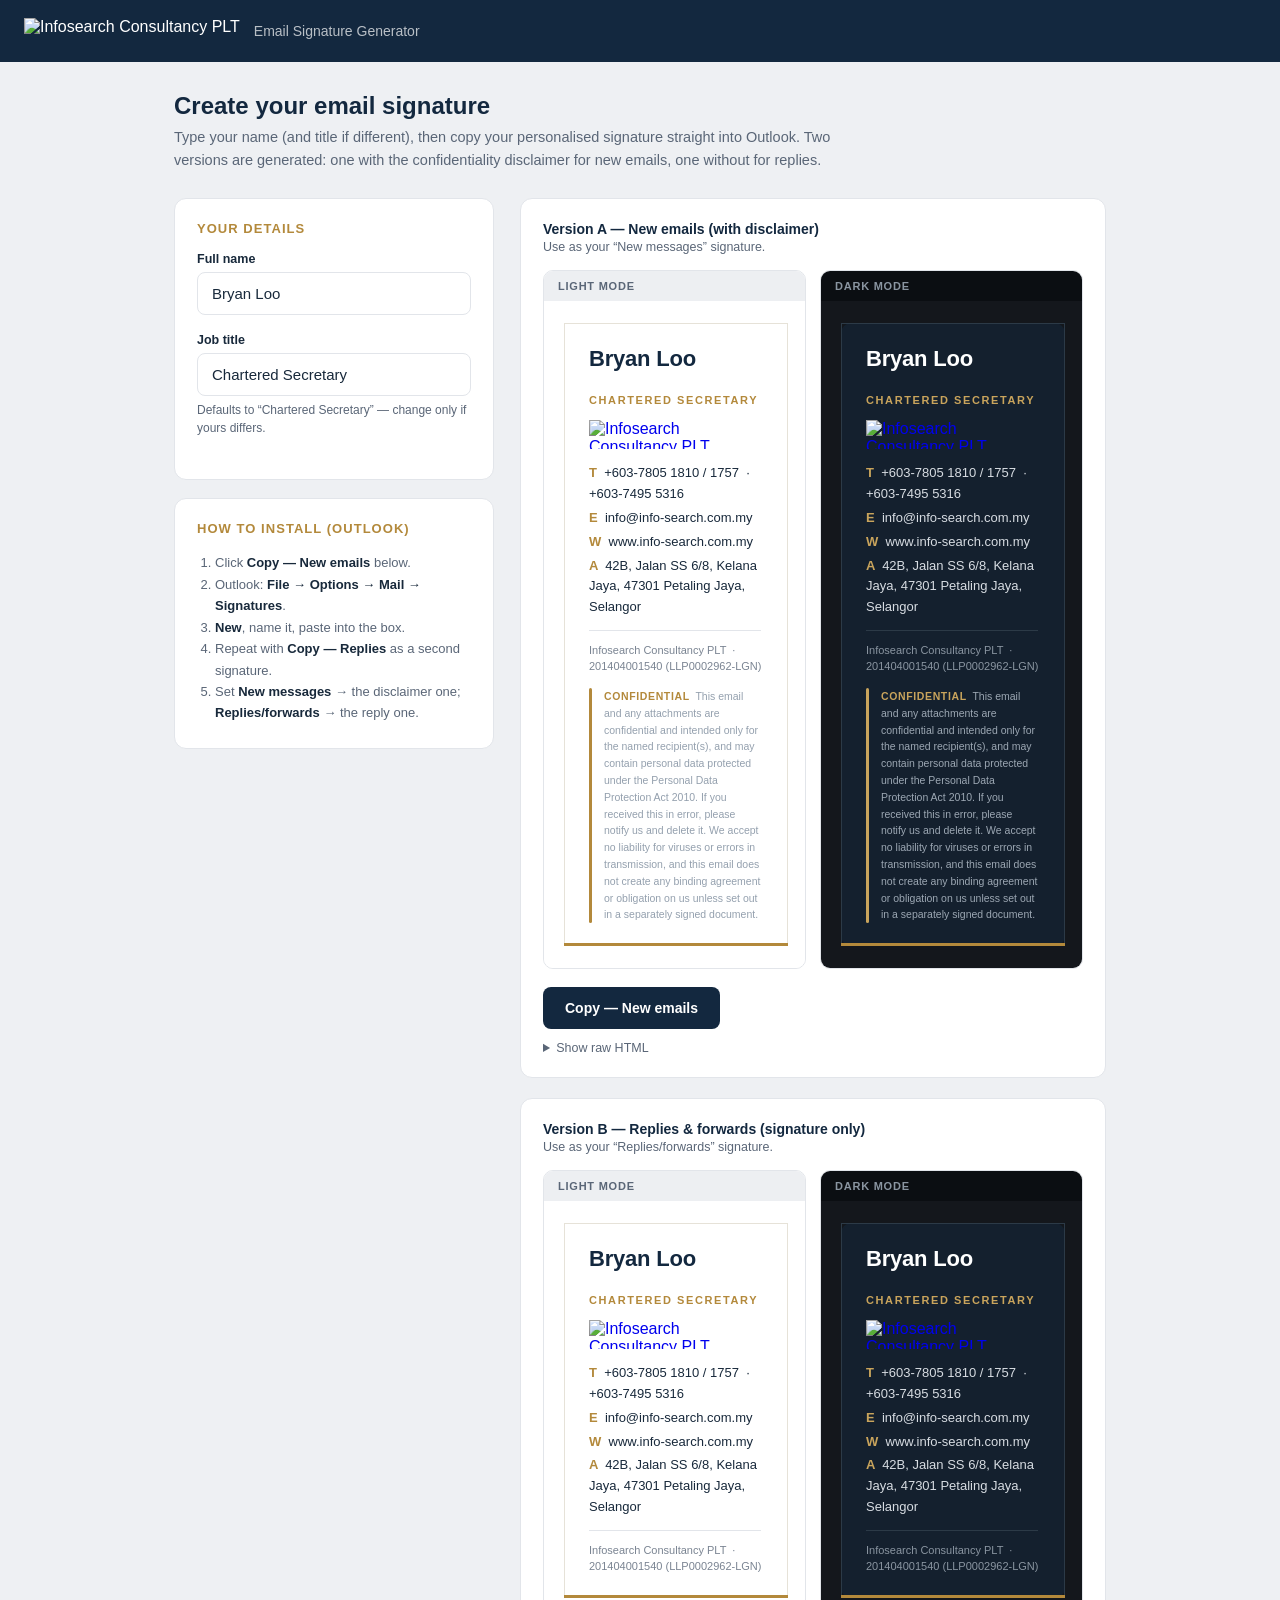
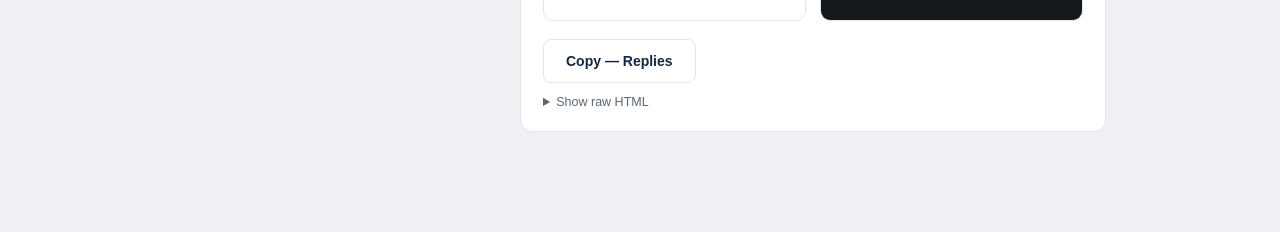
==== deploy/signature.html @ c67a9aa8 "Add files via upload" ====
<!DOCTYPE html>
<html lang="en">
<head>
<meta charset="UTF-8"></meta>
<meta name="viewport" content="width=device-width, initial-scale=1.0"></meta>
<title>Infosearch — Email Signature Generator</title>
<style>
  :root { --navy:#13283F; --navy-lift:#1C3A5A; --gold:#B3893B; --paper:#F4F1EA; --line:#E2E5EA; --ink:#18293B; --sub:#5A6677; }
  * { box-sizing: border-box; }
  body { margin: 0; background: #EEF0F3; font-family: Arial, Helvetica, sans-serif; color: var(--ink); }
  .topbar { background: var(--navy); color: #fff; padding: 18px 24px; display: flex; align-items: center; gap: 14px; }
  .topbar img { height: 26px; width: auto; display: block; }
  .topbar span { font-size: 14px; color: rgba(255,255,255,.7); }
  .wrap { max-width: 980px; margin: 0 auto; padding: 30px 24px 80px; }
  h1 { font-size: 24px; margin: 0 0 6px; color: var(--navy); }
  .lede { font-size: 14.5px; color: var(--sub); line-height: 1.6; margin: 0 0 26px; max-width: 680px; }

  .grid { display: grid; grid-template-columns: 320px 1fr; gap: 26px; align-items: start; }
  .card { background: #fff; border: 1px solid var(--line); border-radius: 12px; padding: 22px 22px 24px; }
  .card h2 { font-size: 13px; letter-spacing: .08em; text-transform: uppercase; color: var(--gold); margin: 0 0 16px; }
  label { display: block; font-size: 12.5px; font-weight: 700; color: var(--ink); margin: 0 0 6px; }
  .field { margin-bottom: 18px; }
  input[type=text] { width: 100%; font-family: Arial, sans-serif; font-size: 15px; padding: 12px 14px; border: 1.5px solid var(--line); border-radius: 8px; color: var(--ink); }
  input[type=text]:focus { outline: none; border-color: var(--gold); }
  .hint { font-size: 12px; color: var(--sub); margin-top: 5px; line-height: 1.5; }

  .step-list { font-size: 13px; color: var(--sub); line-height: 1.65; margin: 4px 0 0; padding-left: 18px; }
  .step-list b { color: var(--ink); }

  .preview-head { display: flex; align-items: center; justify-content: space-between; margin-bottom: 10px; }
  .preview-head .tag { font-size: 12.5px; font-weight: 700; color: var(--navy); }
  .pair { display: grid; grid-template-columns: 1fr 1fr; gap: 14px; margin-bottom: 18px; }
  .panel { border-radius: 10px; overflow: hidden; border: 1px solid var(--line); }
  .panel-cap { font-size: 11px; font-weight: 700; letter-spacing: .07em; text-transform: uppercase; padding: 9px 14px; }
  .cap-light { background: #EDEFF2; color: #5A6677; }
  .cap-dark { background: #0B0E12; color: #8A95A1; }
  .render { padding: 22px 20px; }
  .render-light { background: #fff; }
  .render-dark { background: #14171C; }

  .btnrow { display: flex; gap: 12px; flex-wrap: wrap; align-items: center; margin-bottom: 8px; }
  .btn { display: inline-flex; align-items: center; gap: 8px; background: var(--navy); color: #fff; font-size: 14px; font-weight: 700; padding: 13px 22px; border-radius: 8px; cursor: pointer; border: none; font-family: Arial, sans-serif; }
  .btn:hover { background: var(--navy-lift); }
  .btn.alt { background: #fff; color: var(--navy); border: 1.5px solid var(--line); }
  .btn.alt:hover { border-color: var(--gold); }
  .ok { font-size: 13px; color: #1F8A5B; font-weight: 700; display: none; }
  .block { background: #fff; border: 1px solid var(--line); border-radius: 12px; padding: 22px; margin-bottom: 20px; }
  .block-title { font-size: 14px; font-weight: 700; color: var(--navy); margin: 0 0 3px; }
  .block-sub { font-size: 12.5px; color: var(--sub); margin: 0 0 16px; }
  .hidden { position: absolute; left: -9999px; top: 0; }
  details summary { cursor: pointer; font-size: 12.5px; color: var(--sub); margin-top: 12px; }
  details textarea { width: 100%; height: 150px; margin-top: 8px; font-family: ui-monospace, Menlo, monospace; font-size: 10.5px; border: 1px solid var(--line); border-radius: 8px; padding: 10px; box-sizing: border-box; }
  @media (max-width: 800px) { .grid { grid-template-columns: 1fr; } .pair { grid-template-columns: 1fr; } }
</style>
</head>
<body>
<div class="topbar">
  <img src="https://infosearch-website.vercel.app/assets/logo-white.png" alt="Infosearch Consultancy PLT">
  <span>Email Signature Generator</span>
</div>

<div class="wrap">
  <h1>Create your email signature</h1>
  <p class="lede">Type your name (and title if different), then copy your personalised signature straight into Outlook. Two versions are generated: one with the confidentiality disclaimer for new emails, one without for replies.</p>

  <div class="grid">
    <!-- LEFT: inputs -->
    <div>
      <div class="card">
        <h2>Your details</h2>
        <div class="field">
          <label for="f-name">Full name</label>
          <input type="text" id="f-name" value="Bryan Loo" autocomplete="off">
        </div>
        <div class="field">
          <label for="f-title">Job title</label>
          <input type="text" id="f-title" value="Chartered Secretary" autocomplete="off">
          <div class="hint">Defaults to “Chartered Secretary” — change only if yours differs.</div>
        </div>
      </div>
      <div class="card" style="margin-top:18px;">
        <h2>How to install (Outlook)</h2>
        <ol class="step-list">
          <li>Click <b>Copy — New emails</b> below.</li>
          <li>Outlook: <b>File → Options → Mail → Signatures</b>.</li>
          <li><b>New</b>, name it, paste into the box.</li>
          <li>Repeat with <b>Copy — Replies</b> as a second signature.</li>
          <li>Set <b>New messages</b> → the disclaimer one; <b>Replies/forwards</b> → the reply one.</li>
        </ol>
      </div>
    </div>

    <!-- RIGHT: previews + copy -->
    <div>
      <!-- Version A -->
      <div class="block">
        <div class="block-title">Version A — New emails (with disclaimer)</div>
        <div class="block-sub">Use as your “New messages” signature.</div>
        <div class="pair">
          <div class="panel"><div class="panel-cap cap-light">Light mode</div><div class="render render-light" id="light-a"></div></div>
          <div class="panel"><div class="panel-cap cap-dark">Dark mode</div><div class="render render-dark" id="dark-a"></div></div>
        </div>
        <div class="btnrow">
          <button class="btn" onclick="copySig('copy-a','ok-a')">Copy — New emails</button>
          <span class="ok" id="ok-a">✓ Copied!</span>
        </div>
        <details><summary>Show raw HTML</summary><textarea id="raw-a" readonly></textarea></details>
        <div class="hidden" id="copy-a"></div>
      </div>

      <!-- Version B -->
      <div class="block">
        <div class="block-title">Version B — Replies &amp; forwards (signature only)</div>
        <div class="block-sub">Use as your “Replies/forwards” signature.</div>
        <div class="pair">
          <div class="panel"><div class="panel-cap cap-light">Light mode</div><div class="render render-light" id="light-b"></div></div>
          <div class="panel"><div class="panel-cap cap-dark">Dark mode</div><div class="render render-dark" id="dark-b"></div></div>
        </div>
        <div class="btnrow">
          <button class="btn alt" onclick="copySig('copy-b','ok-b')">Copy — Replies</button>
          <span class="ok" id="ok-b">✓ Copied!</span>
        </div>
        <details><summary>Show raw HTML</summary><textarea id="raw-b" readonly></textarea></details>
        <div class="hidden" id="copy-b"></div>
      </div>
    </div>
  </div>
</div>

<script>
  var LOGO = 'https://infosearch-website.vercel.app/assets/logo-coloured-hq.png';
  var ACCENT = 'https://infosearch-website.vercel.app/assets/accent.png';
  var SITE = 'https://www.info-search.com.my';
  var DISC = 'This email and any attachments are confidential and intended only for the named recipient(s), and may contain personal data protected under the Personal Data Protection Act 2010. If you received this in error, please notify us and delete it. We accept no liability for viruses or errors in transmission, and this email does not create any binding agreement or obligation on us unless set out in a separately signed document.';

  var L = { card:'#FFFFFF', border:'#E6E2D8', name:'#13283F', gold:'#B3893B', body:'#18293B', reg:'#7A8492', rule:'#E2E5EA', disc:'#94A0AE', framed:true };
  var D = { card:'#14202E', border:'#2C3A47', name:'#FFFFFF', gold:'#C9A45C', body:'#D7DCE2', reg:'#8A95A1', rule:'#2C3A47', disc:'#9CA7B3', framed:true };

  function esc(s){ return String(s).replace(/&/g,'&amp;').replace(/</g,'&lt;').replace(/>/g,'&gt;'); }

  function sigHTML(c, name, title, withDisc, useClasses, accent) {
    accent = accent || ACCENT;
    function cls(n){ return useClasses ? ' class="'+n+'"' : ''; }
    var row = function(label, value){
      return '<tr><td'+cls('ic-body')+' style="font-family:Arial,Helvetica,sans-serif;font-size:13px;color:'+c.body+';line-height:1.6;padding:0 0 3px 0;"><span'+cls('ic-gold')+' style="color:'+c.gold+';font-weight:bold;">'+label+'&nbsp;&nbsp;</span>'+value+'</td></tr>';
    };
    var email = '<a href="mailto:info@info-search.com.my"'+cls('ic-link')+' style="color:'+c.body+';text-decoration:none;">info@info-search.com.my</a>';
    var web = '<a href="https://www.info-search.com.my"'+cls('ic-link')+' style="color:'+c.body+';text-decoration:none;">www.info-search.com.my</a>';
    var contacts =
      row('T', '+603-7805 1810 / 1757 &nbsp;&middot;&nbsp; +603-7495 5316') +
      row('E', email) +
      row('W', web) +
      '<tr><td'+cls('ic-body')+' style="font-family:Arial,Helvetica,sans-serif;font-size:13px;color:'+c.body+';line-height:1.6;padding:0 0 12px 0;"><span'+cls('ic-gold')+' style="color:'+c.gold+';font-weight:bold;">A&nbsp;&nbsp;</span>42B, Jalan SS 6/8, Kelana Jaya, 47301 Petaling Jaya, Selangor</td></tr>';

    var disclaimer = !withDisc ? '' :
      '<tr><td style="padding:0;"><table cellpadding="0" cellspacing="0" border="0" role="presentation" style="border-collapse:collapse;width:100%;"><tr>' +
        '<td width="3" bgcolor="'+c.gold+'" style="background:'+c.gold+';width:3px;font-size:0;line-height:0;border-radius:2px;">&nbsp;</td>' +
        '<td'+cls('ic-disc')+' style="padding:0 0 0 12px;font-family:Arial,Helvetica,sans-serif;font-size:10.5px;line-height:1.6;color:'+c.disc+';">' +
          '<span'+cls('ic-gold')+' style="color:'+c.gold+';font-weight:bold;letter-spacing:.06em;">CONFIDENTIAL</span>&nbsp; '+DISC +
        '</td></tr></table></td></tr>';

    var tdStyle = c.framed
      ? 'background:'+c.card+';border:1px solid '+c.border+';border-bottom:3px solid #B3893B;border-radius:10px;padding:22px 26px 20px 24px;'
      : 'padding:0;';
    var outerBg = c.framed ? ' bgcolor="'+c.card+'"' : '';
    var tdBg = c.framed ? ' bgcolor="'+c.card+'"' : '';

    return (
'<table cellpadding="0" cellspacing="0" border="0" role="presentation"'+outerBg+cls('ic-card')+' style="border-collapse:collapse;'+(c.framed?'background:'+c.card+';border-radius:10px;':'')+'">' +
'<tr><td'+tdBg+cls('ic-cardtd')+' style="'+tdStyle+'">' +
'<table cellpadding="0" cellspacing="0" border="0" role="presentation" style="border-collapse:collapse;font-family:Arial,Helvetica,sans-serif;width:100%;max-width:520px;">' +
  '<tr><td'+cls('ic-name')+' style="font-family:Arial,Helvetica,sans-serif;font-size:22px;font-weight:bold;color:'+c.name+';letter-spacing:-0.2px;padding:0 0 7px 0;">'+esc(name)+'</td></tr>' +
  '<tr><td style="padding:0 0 12px 0;font-size:0;line-height:0;"><img src="'+accent+'" width="46" height="3" alt="" style="display:block;width:46px;height:3px;border:0;outline:none;"></td></tr>' +
  '<tr><td'+cls('ic-gold')+' style="font-family:Arial,Helvetica,sans-serif;font-size:11px;font-weight:bold;letter-spacing:1.6px;text-transform:uppercase;color:'+c.gold+';padding:0 0 14px 0;">'+esc(title)+'</td></tr>' +
  '<tr><td style="padding:0 0 14px 0;"><a href="'+SITE+'" style="text-decoration:none;border:0;"><img src="'+LOGO+'" alt="Infosearch Consultancy PLT" width="138" height="29" style="display:block;border:0;outline:none;text-decoration:none;width:138px;height:29px;"></a></td></tr>' +
  contacts +
  '<tr><td'+cls('ic-reg')+' style="font-family:Arial,Helvetica,sans-serif;font-size:11px;color:'+c.reg+';line-height:1.5;border-top:1px solid '+c.rule+';padding:11px 0 '+(withDisc?'13':'0')+'px 0;">Infosearch Consultancy PLT &nbsp;&middot;&nbsp; <span style="white-space:nowrap;">201404001540 (LLP0002962-LGN)</span></td></tr>' +
  disclaimer +
'</table></td></tr></table>'
    );
  }

  function adaptiveHTML(name, title, withDisc) {
    var style =
'<style type="text/css">\n' +
'@media (prefers-color-scheme: dark){\n' +
' .ic-card,.ic-cardtd{background:#14202E !important;}\n' +
' .ic-cardtd{border-color:#2C3A47 !important;}\n' +
' .ic-name{color:#FFFFFF !important;}\n' +
' .ic-body,.ic-link{color:#D7DCE2 !important;}\n' +
' .ic-gold{color:#C9A45C !important;}\n' +
' .ic-reg{color:#8A95A1 !important;border-top-color:#2C3A47 !important;}\n' +
' .ic-disc{color:#9CA7B3 !important;}\n' +
'}\n' +
'[data-ogsc] .ic-card,[data-ogsb] .ic-card,[data-ogsc] .ic-cardtd,[data-ogsb] .ic-cardtd{background:#14202E !important;}\n' +
'[data-ogsc] .ic-cardtd{border-color:#2C3A47 !important;}\n' +
'[data-ogsc] .ic-name{color:#FFFFFF !important;}\n' +
'[data-ogsc] .ic-body,[data-ogsc] .ic-link{color:#D7DCE2 !important;}\n' +
'[data-ogsc] .ic-gold{color:#C9A45C !important;}\n' +
'[data-ogsc] .ic-reg{color:#8A95A1 !important;}\n' +
'[data-ogsc] .ic-disc{color:#9CA7B3 !important;}\n' +
'</style>\n';
    return style + sigHTML(L, name, title, withDisc, true);
  }

  function render() {
    var name = document.getElementById('f-name').value.trim() || 'Your Name';
    var title = document.getElementById('f-title').value.trim() || 'Chartered Secretary';
    document.getElementById('light-a').innerHTML = sigHTML(L, name, title, true, false, 'assets/accent.png');
    document.getElementById('dark-a').innerHTML  = sigHTML(D, name, title, true, false, 'assets/accent.png');
    document.getElementById('light-b').innerHTML = sigHTML(L, name, title, false, false, 'assets/accent.png');
    document.getElementById('dark-b').innerHTML  = sigHTML(D, name, title, false, false, 'assets/accent.png');
    document.getElementById('raw-a').value = adaptiveHTML(name, title, true);
    document.getElementById('raw-b').value = adaptiveHTML(name, title, false);
  }
  document.getElementById('f-name').addEventListener('input', render);
  document.getElementById('f-title').addEventListener('input', render);
  render();

  function copySig(srcId, okId) {
    var rawId = srcId === 'copy-a' ? 'raw-a' : 'raw-b';
    var node = document.getElementById(srcId);
    node.innerHTML = document.getElementById(rawId).value;
    var range = document.createRange();
    range.selectNodeContents(node);
    var sel = window.getSelection();
    sel.removeAllRanges();
    sel.addRange(range);
    try {
      document.execCommand('copy');
      var ok = document.getElementById(okId);
      ok.style.display = 'inline';
      setTimeout(function(){ ok.style.display = 'none'; }, 4000);
    } catch (e) {
      alert('Press Ctrl+C (or Cmd+C) to copy.');
    }
    sel.removeAllRanges();
  }
</script>
</body>
</html>
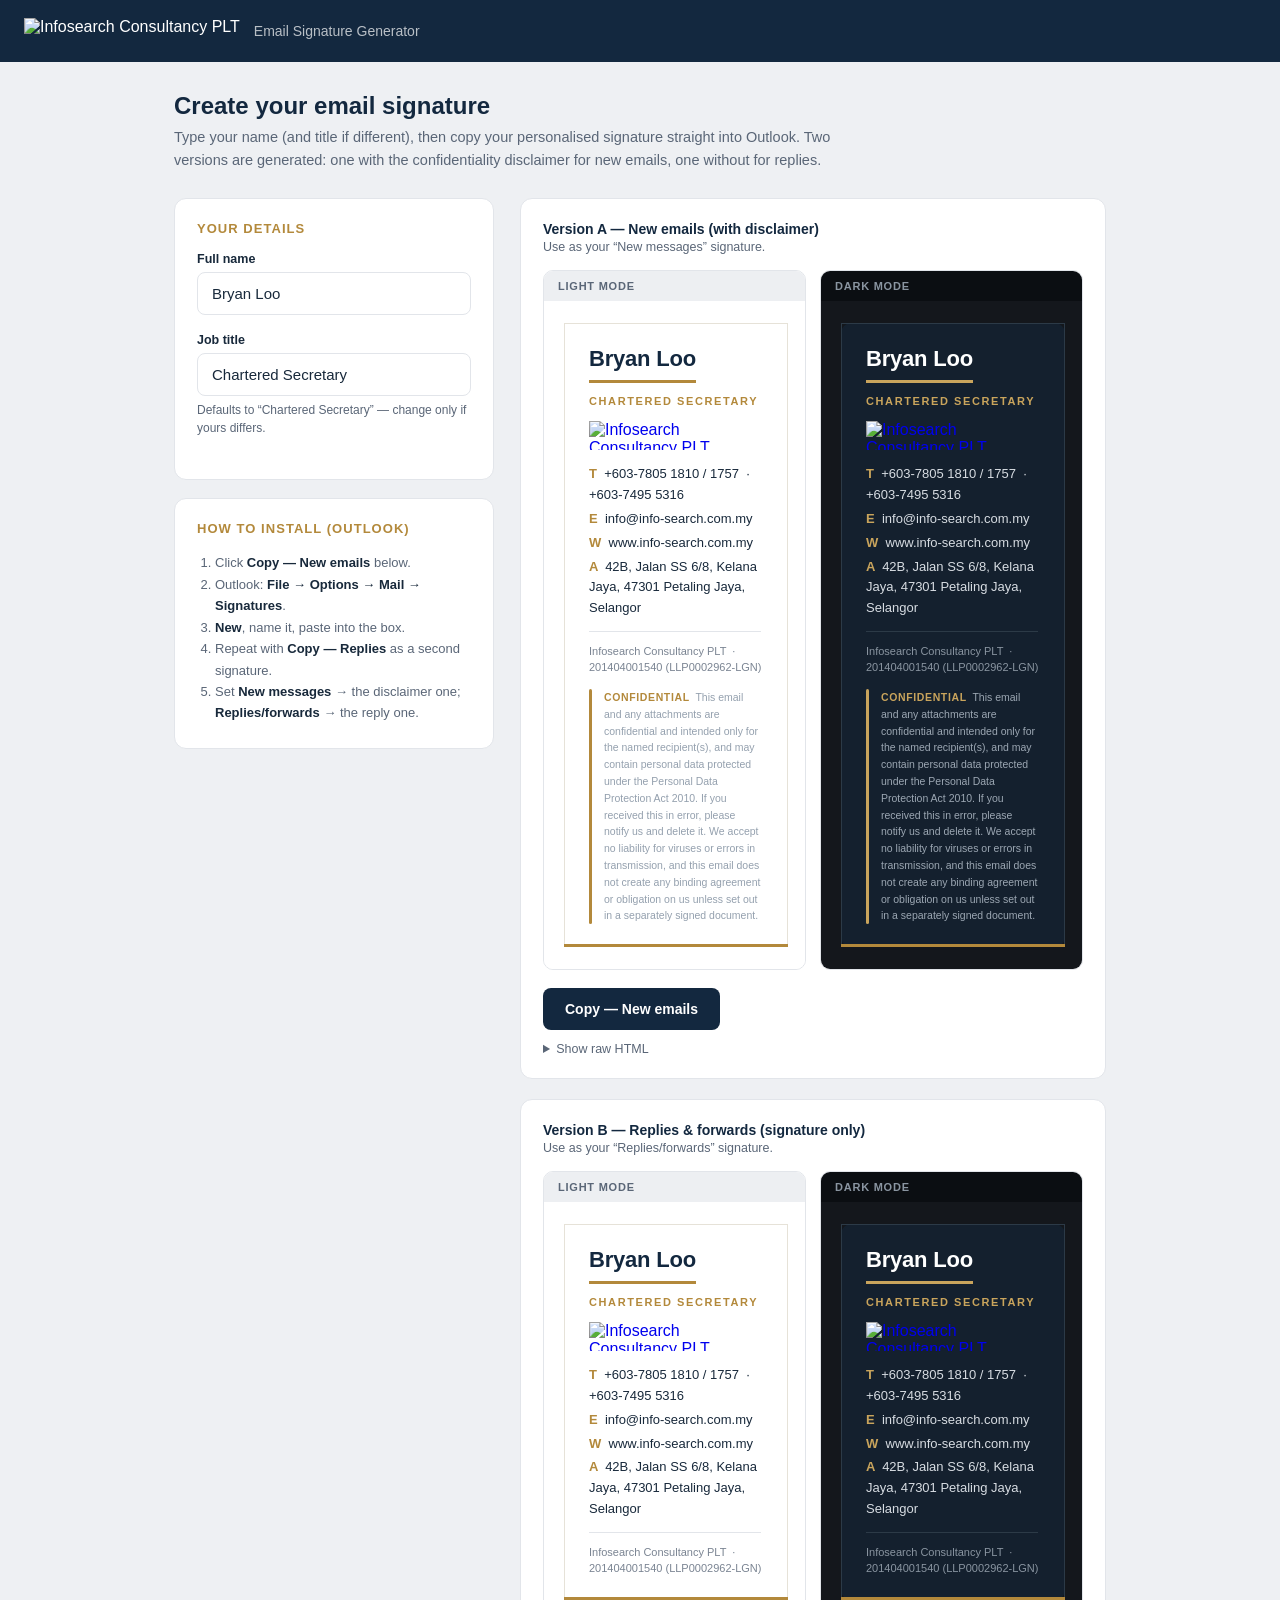
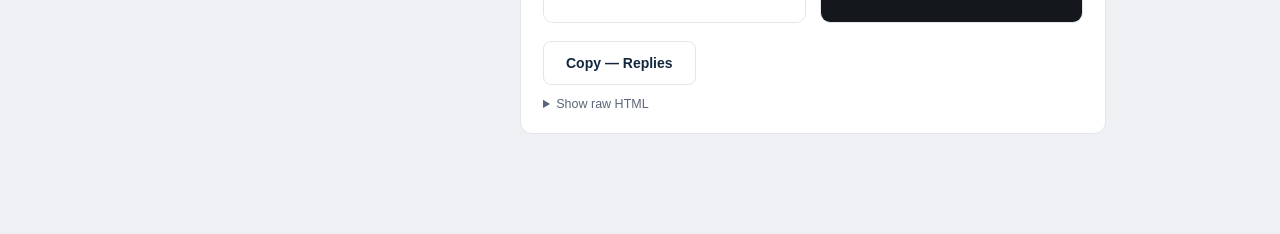
==== commit 1a2e77ac: "Add files via upload" ====
--- a/deploy/signature.html
+++ b/deploy/signature.html
@@ -169,8 +169,7 @@
 '<table cellpadding="0" cellspacing="0" border="0" role="presentation"'+outerBg+cls('ic-card')+' style="border-collapse:collapse;'+(c.framed?'background:'+c.card+';border-radius:10px;':'')+'">' +
 '<tr><td'+tdBg+cls('ic-cardtd')+' style="'+tdStyle+'">' +
 '<table cellpadding="0" cellspacing="0" border="0" role="presentation" style="border-collapse:collapse;font-family:Arial,Helvetica,sans-serif;width:100%;max-width:520px;">' +
-  '<tr><td'+cls('ic-name')+' style="font-family:Arial,Helvetica,sans-serif;font-size:22px;font-weight:bold;color:'+c.name+';letter-spacing:-0.2px;padding:0 0 7px 0;">'+esc(name)+'</td></tr>' +
-  '<tr><td style="padding:0 0 12px 0;font-size:0;line-height:0;"><img src="'+accent+'" width="46" height="3" alt="" style="display:block;width:46px;height:3px;border:0;outline:none;"></td></tr>' +
+  '<tr><td style="padding:0 0 12px 0;"><table cellpadding="0" cellspacing="0" border="0" role="presentation" style="border-collapse:collapse;"><tr><td'+cls('ic-name')+' style="font-family:Arial,Helvetica,sans-serif;font-size:22px;font-weight:bold;color:'+c.name+';letter-spacing:-0.2px;padding:0 0 8px 0;border-bottom:3px solid '+c.gold+';">'+esc(name)+'</td></tr></table></td></tr>' +
   '<tr><td'+cls('ic-gold')+' style="font-family:Arial,Helvetica,sans-serif;font-size:11px;font-weight:bold;letter-spacing:1.6px;text-transform:uppercase;color:'+c.gold+';padding:0 0 14px 0;">'+esc(title)+'</td></tr>' +
   '<tr><td style="padding:0 0 14px 0;"><a href="'+SITE+'" style="text-decoration:none;border:0;"><img src="'+LOGO+'" alt="Infosearch Consultancy PLT" width="138" height="29" style="display:block;border:0;outline:none;text-decoration:none;width:138px;height:29px;"></a></td></tr>' +
   contacts +
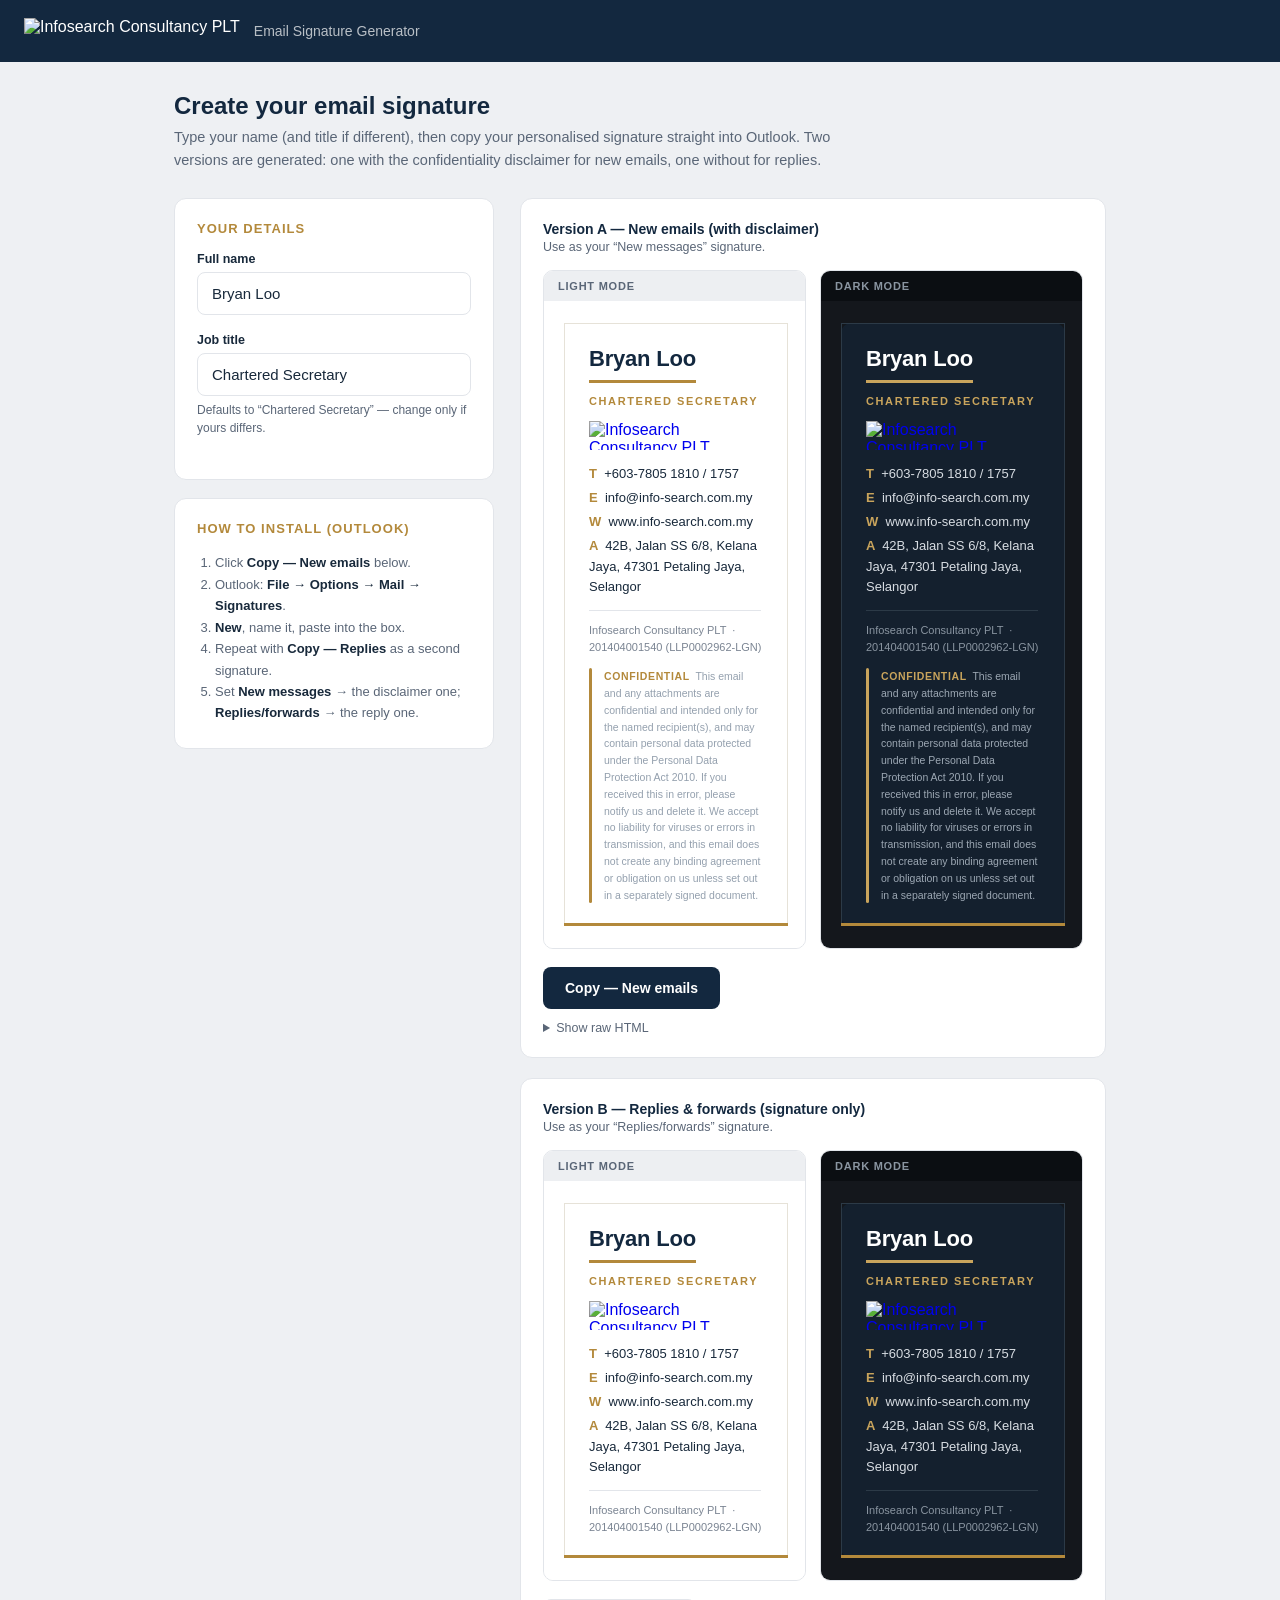
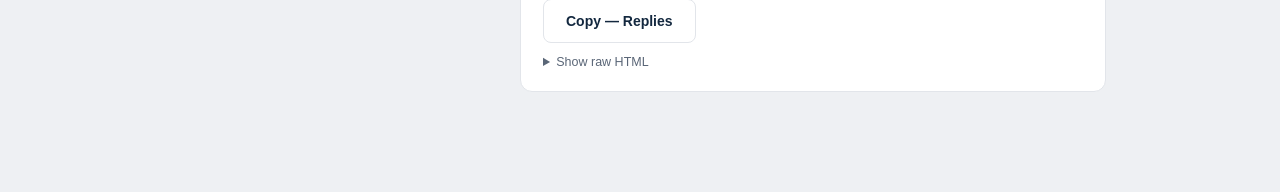
==== commit d945e5cb: "Add files via upload" ====
--- a/deploy/signature.html
+++ b/deploy/signature.html
@@ -131,6 +131,8 @@
   var LOGO = 'https://infosearch-website.vercel.app/assets/logo-coloured-hq.png';
   var ACCENT = 'https://infosearch-website.vercel.app/assets/accent.png';
   var SITE = 'https://www.info-search.com.my';
+  var WAICON = 'https://infosearch-website.vercel.app/assets/whatsapp.png';
+  function waRow(icon){ return '<tr><td style="padding:2px 0 14px 0;"><a href="https://wa.me/60125683283" style="text-decoration:none;border:0;"><img src="'+(icon||WAICON)+'" width="26" height="26" alt="WhatsApp — chat with us" style="display:block;border:0;outline:none;"></a></td></tr>'; }
   var DISC = 'This email and any attachments are confidential and intended only for the named recipient(s), and may contain personal data protected under the Personal Data Protection Act 2010. If you received this in error, please notify us and delete it. We accept no liability for viruses or errors in transmission, and this email does not create any binding agreement or obligation on us unless set out in a separately signed document.';
 
   var L = { card:'#FFFFFF', border:'#E6E2D8', name:'#13283F', gold:'#B3893B', body:'#18293B', reg:'#7A8492', rule:'#E2E5EA', disc:'#94A0AE', framed:true };
@@ -138,8 +140,7 @@
 
   function esc(s){ return String(s).replace(/&/g,'&amp;').replace(/</g,'&lt;').replace(/>/g,'&gt;'); }
 
-  function sigHTML(c, name, title, withDisc, useClasses, accent) {
-    accent = accent || ACCENT;
+  function sigHTML(c, name, title, withDisc, useClasses, preview) {
     function cls(n){ return useClasses ? ' class="'+n+'"' : ''; }
     var row = function(label, value){
       return '<tr><td'+cls('ic-body')+' style="font-family:Arial,Helvetica,sans-serif;font-size:13px;color:'+c.body+';line-height:1.6;padding:0 0 3px 0;"><span'+cls('ic-gold')+' style="color:'+c.gold+';font-weight:bold;">'+label+'&nbsp;&nbsp;</span>'+value+'</td></tr>';
@@ -147,10 +148,10 @@
     var email = '<a href="mailto:info@info-search.com.my"'+cls('ic-link')+' style="color:'+c.body+';text-decoration:none;">info@info-search.com.my</a>';
     var web = '<a href="https://www.info-search.com.my"'+cls('ic-link')+' style="color:'+c.body+';text-decoration:none;">www.info-search.com.my</a>';
     var contacts =
-      row('T', '+603-7805 1810 / 1757 &nbsp;&middot;&nbsp; +603-7495 5316') +
+      '<tr><td'+cls('ic-body')+' style="font-family:Arial,Helvetica,sans-serif;font-size:13px;color:'+c.body+';line-height:1.6;padding:0 0 3px 0;"><a href="https://wa.me/60125683283"'+cls('ic-gold')+' style="color:'+c.gold+';font-weight:bold;text-decoration:none;">T&nbsp;&nbsp;</a><a href="https://wa.me/60125683283"'+cls('ic-link')+' style="color:'+c.body+';text-decoration:none;">+603-7805 1810 / 1757</a></td></tr>' +
       row('E', email) +
       row('W', web) +
-      '<tr><td'+cls('ic-body')+' style="font-family:Arial,Helvetica,sans-serif;font-size:13px;color:'+c.body+';line-height:1.6;padding:0 0 12px 0;"><span'+cls('ic-gold')+' style="color:'+c.gold+';font-weight:bold;">A&nbsp;&nbsp;</span>42B, Jalan SS 6/8, Kelana Jaya, 47301 Petaling Jaya, Selangor</td></tr>';
+      '<tr><td'+cls('ic-body')+' style="font-family:Arial,Helvetica,sans-serif;font-size:13px;color:'+c.body+';line-height:1.6;padding:0 0 12px 0;"><a href="https://www.google.com/maps/place/Infosearch+Consultancy+PLT/@3.1053459,101.5957803,17z/data=!3m1!4b1!4m6!3m5!1s0x31cc4c198636da4d:0x8b3fc210fb7812d2!8m2!3d3.1053459!4d101.5983552!16s%2Fg%2F1pzplsj_0"'+cls('ic-gold')+' style="color:'+c.gold+';font-weight:bold;text-decoration:none;">A&nbsp;&nbsp;</a><a href="https://www.google.com/maps/place/Infosearch+Consultancy+PLT/@3.1053459,101.5957803,17z/data=!3m1!4b1!4m6!3m5!1s0x31cc4c198636da4d:0x8b3fc210fb7812d2!8m2!3d3.1053459!4d101.5983552!16s%2Fg%2F1pzplsj_0"'+cls('ic-link')+' style="color:'+c.body+';text-decoration:none;">42B, Jalan SS 6/8, Kelana Jaya, 47301 Petaling Jaya, Selangor</a></td></tr>';
 
     var disclaimer = !withDisc ? '' :
       '<tr><td style="padding:0;"><table cellpadding="0" cellspacing="0" border="0" role="presentation" style="border-collapse:collapse;width:100%;"><tr>' +
@@ -205,10 +206,10 @@
   function render() {
     var name = document.getElementById('f-name').value.trim() || 'Your Name';
     var title = document.getElementById('f-title').value.trim() || 'Chartered Secretary';
-    document.getElementById('light-a').innerHTML = sigHTML(L, name, title, true, false, 'assets/accent.png');
-    document.getElementById('dark-a').innerHTML  = sigHTML(D, name, title, true, false, 'assets/accent.png');
-    document.getElementById('light-b').innerHTML = sigHTML(L, name, title, false, false, 'assets/accent.png');
-    document.getElementById('dark-b').innerHTML  = sigHTML(D, name, title, false, false, 'assets/accent.png');
+    document.getElementById('light-a').innerHTML = sigHTML(L, name, title, true, false, true);
+    document.getElementById('dark-a').innerHTML  = sigHTML(D, name, title, true, false, true);
+    document.getElementById('light-b').innerHTML = sigHTML(L, name, title, false, false, true);
+    document.getElementById('dark-b').innerHTML  = sigHTML(D, name, title, false, false, true);
     document.getElementById('raw-a').value = adaptiveHTML(name, title, true);
     document.getElementById('raw-b').value = adaptiveHTML(name, title, false);
   }
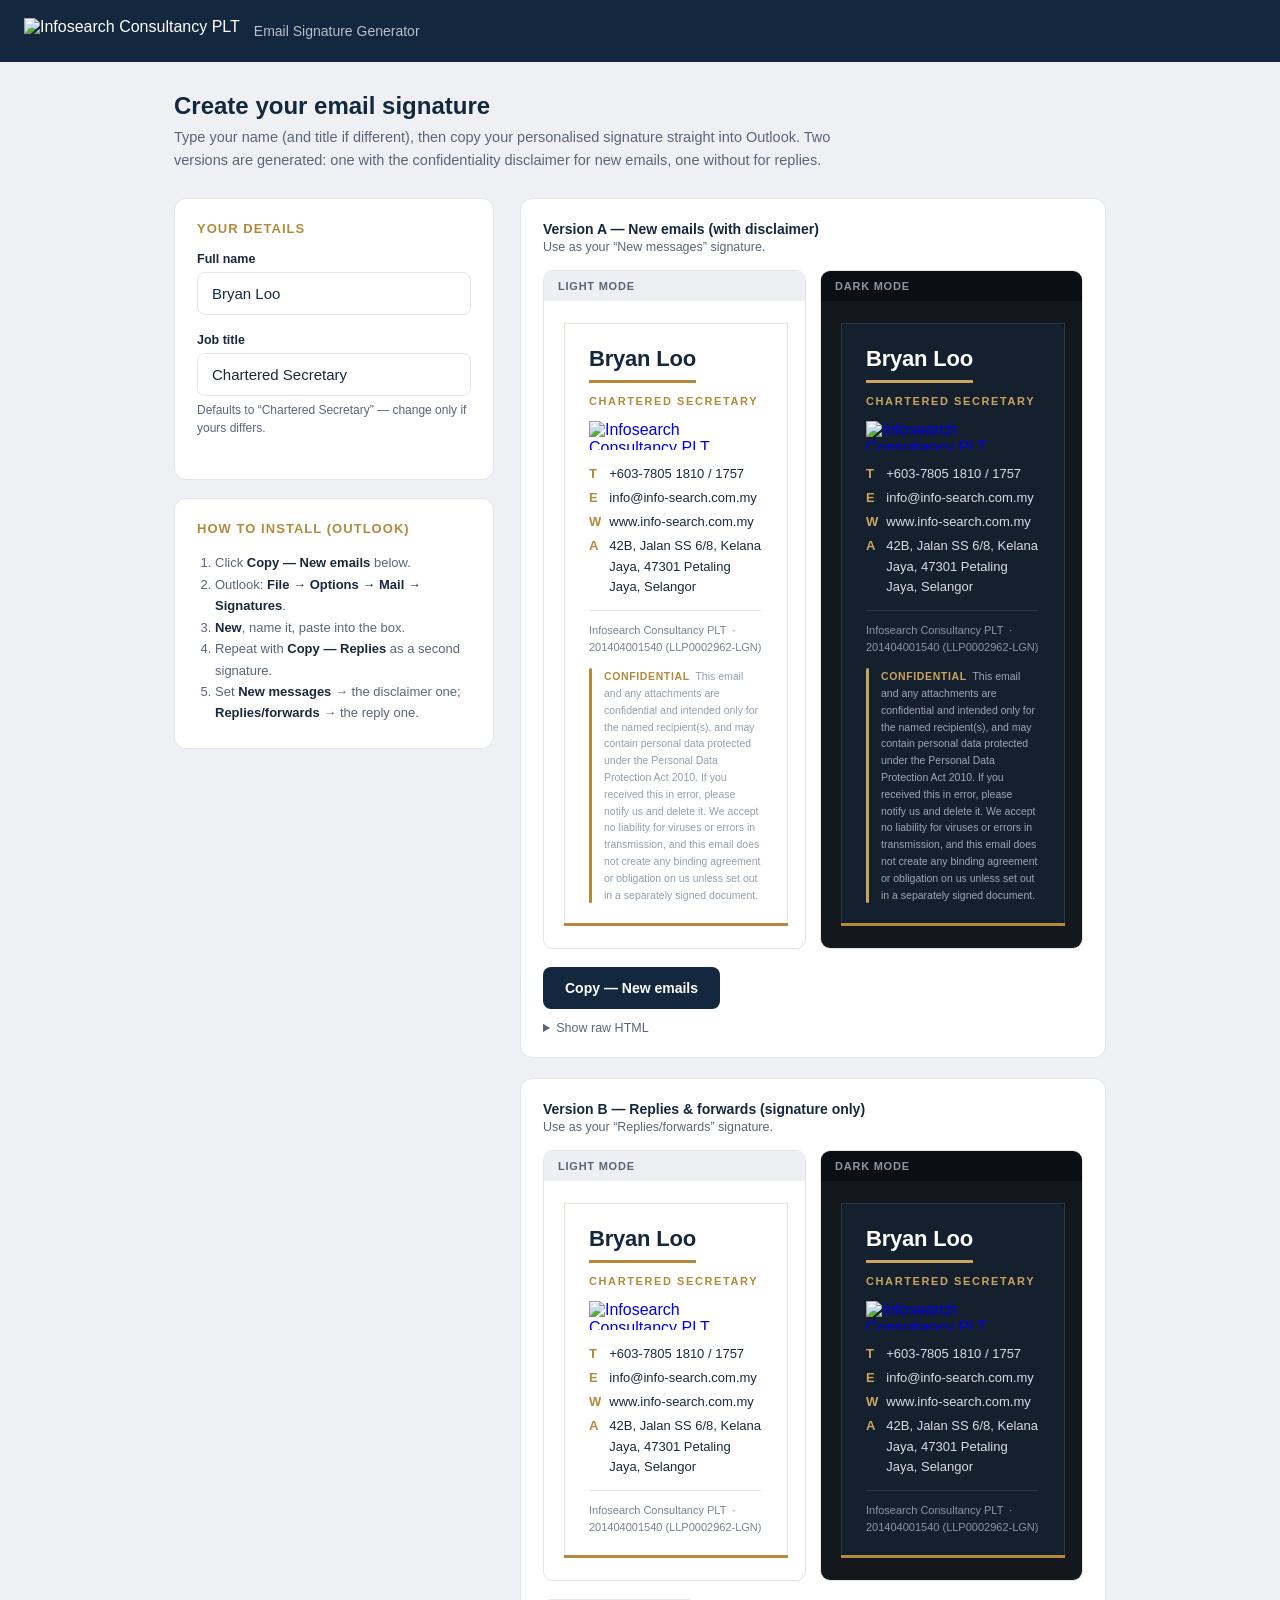
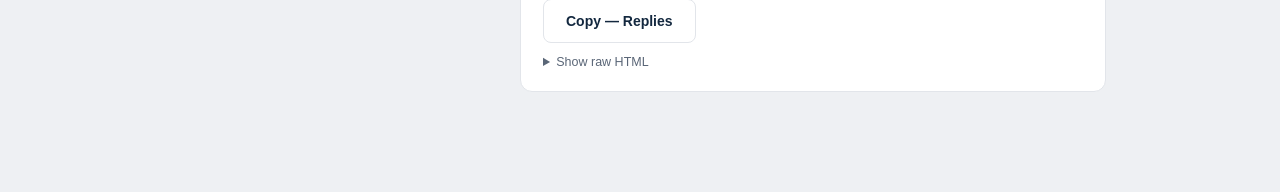
==== commit f26191d9: "Add files via upload" ====
--- a/deploy/signature.html
+++ b/deploy/signature.html
@@ -145,13 +145,28 @@
     var row = function(label, value){
       return '<tr><td'+cls('ic-body')+' style="font-family:Arial,Helvetica,sans-serif;font-size:13px;color:'+c.body+';line-height:1.6;padding:0 0 3px 0;"><span'+cls('ic-gold')+' style="color:'+c.gold+';font-weight:bold;">'+label+'&nbsp;&nbsp;</span>'+value+'</td></tr>';
     };
-    var email = '<a href="mailto:info@info-search.com.my"'+cls('ic-link')+' style="color:'+c.body+';text-decoration:none;">info@info-search.com.my</a>';
-    var web = '<a href="https://www.info-search.com.my"'+cls('ic-link')+' style="color:'+c.body+';text-decoration:none;">www.info-search.com.my</a>';
+    var WALINK = 'https://wa.me/60125683283';
+    var MAPLINK = 'https://www.google.com/maps/place/Infosearch+Consultancy+PLT/@3.1053459,101.5957803,17z/data=!3m1!4b1!4m6!3m5!1s0x31cc4c198636da4d:0x8b3fc210fb7812d2!8m2!3d3.1053459!4d101.5983552!16s%2Fg%2F1pzplsj_0';
+    // Two-column rows: fixed 20px gold-letter cell + value cell, so all values align vertically.
+    var crow = function(letter, href, value, pb){
+      var lab = href
+        ? '<a href="'+href+'"'+cls('ic-gold')+' style="color:'+c.gold+';font-weight:bold;text-decoration:none;"><span style="text-decoration:none;">'+letter+'</span></a>'
+        : '<span'+cls('ic-gold')+' style="color:'+c.gold+';font-weight:bold;">'+letter+'</span>';
+      var val = href
+        ? '<a href="'+href+'"'+cls('ic-link')+' style="color:'+c.body+';text-decoration:none;"><span style="text-decoration:none;">'+value+'</span></a>'
+        : value;
+      return '<tr>' +
+        '<td valign="top" width="20"'+cls('ic-gold')+' style="font-family:Arial,Helvetica,sans-serif;font-size:13px;line-height:1.6;color:'+c.gold+';font-weight:bold;padding:0 8px '+pb+'px 0;">'+lab+'</td>' +
+        '<td valign="top"'+cls('ic-body')+' style="font-family:Arial,Helvetica,sans-serif;font-size:13px;line-height:1.6;color:'+c.body+';padding:0 0 '+pb+'px 0;">'+val+'</td>' +
+        '</tr>';
+    };
     var contacts =
-      '<tr><td'+cls('ic-body')+' style="font-family:Arial,Helvetica,sans-serif;font-size:13px;color:'+c.body+';line-height:1.6;padding:0 0 3px 0;"><a href="https://wa.me/60125683283"'+cls('ic-gold')+' style="color:'+c.gold+';font-weight:bold;text-decoration:none;">T&nbsp;&nbsp;</a><a href="https://wa.me/60125683283"'+cls('ic-link')+' style="color:'+c.body+';text-decoration:none;">+603-7805 1810 / 1757</a></td></tr>' +
-      row('E', email) +
-      row('W', web) +
-      '<tr><td'+cls('ic-body')+' style="font-family:Arial,Helvetica,sans-serif;font-size:13px;color:'+c.body+';line-height:1.6;padding:0 0 12px 0;"><a href="https://www.google.com/maps/place/Infosearch+Consultancy+PLT/@3.1053459,101.5957803,17z/data=!3m1!4b1!4m6!3m5!1s0x31cc4c198636da4d:0x8b3fc210fb7812d2!8m2!3d3.1053459!4d101.5983552!16s%2Fg%2F1pzplsj_0"'+cls('ic-gold')+' style="color:'+c.gold+';font-weight:bold;text-decoration:none;">A&nbsp;&nbsp;</a><a href="https://www.google.com/maps/place/Infosearch+Consultancy+PLT/@3.1053459,101.5957803,17z/data=!3m1!4b1!4m6!3m5!1s0x31cc4c198636da4d:0x8b3fc210fb7812d2!8m2!3d3.1053459!4d101.5983552!16s%2Fg%2F1pzplsj_0"'+cls('ic-link')+' style="color:'+c.body+';text-decoration:none;">42B, Jalan SS 6/8, Kelana Jaya, 47301 Petaling Jaya, Selangor</a></td></tr>';
+      '<tr><td colspan="2" style="padding:0;"><table cellpadding="0" cellspacing="0" border="0" role="presentation" style="border-collapse:collapse;">' +
+        crow('T', WALINK, '+603-7805 1810 / 1757', 3) +
+        crow('E', 'mailto:info@info-search.com.my', 'info@info-search.com.my', 3) +
+        crow('W', SITE, 'www.info-search.com.my', 3) +
+        crow('A', MAPLINK, '42B, Jalan SS 6/8, Kelana Jaya, 47301 Petaling Jaya, Selangor', 12) +
+      '</table></td></tr>';
 
     var disclaimer = !withDisc ? '' :
       '<tr><td style="padding:0;"><table cellpadding="0" cellspacing="0" border="0" role="presentation" style="border-collapse:collapse;width:100%;"><tr>' +
